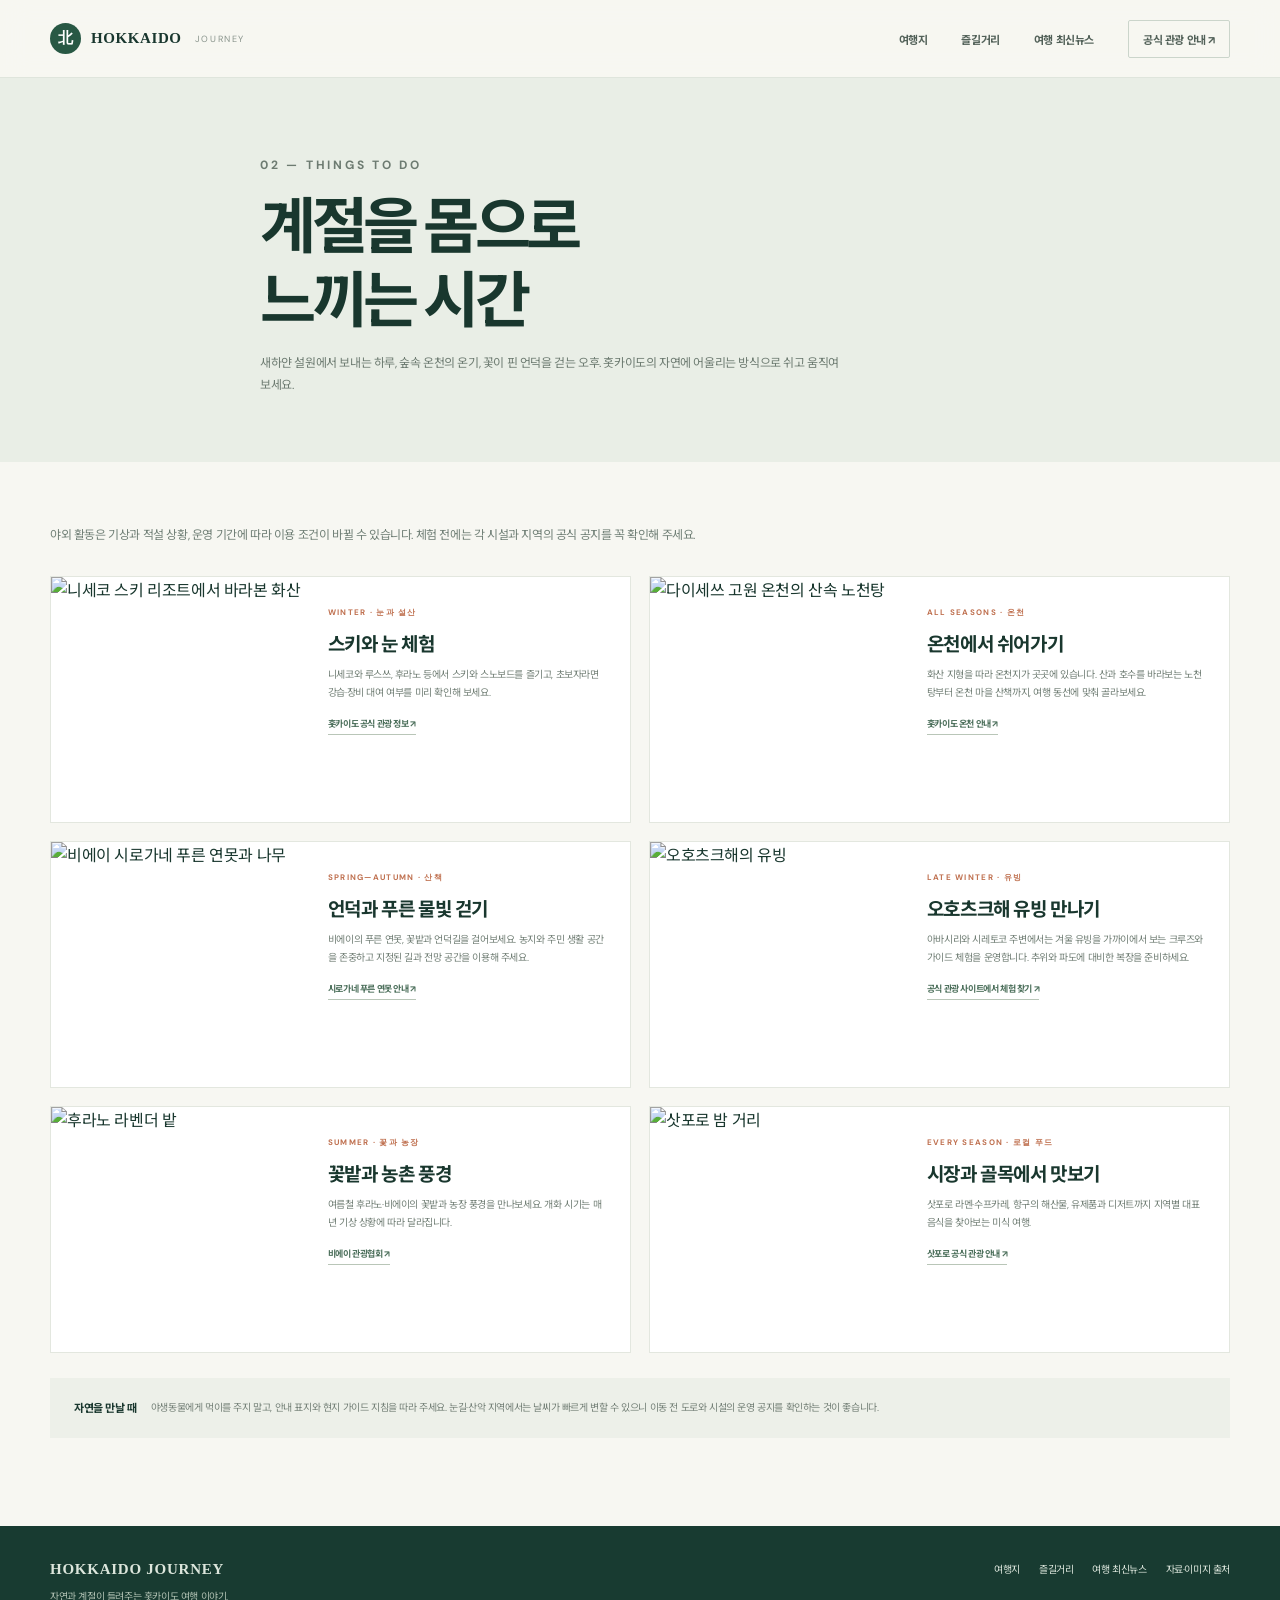
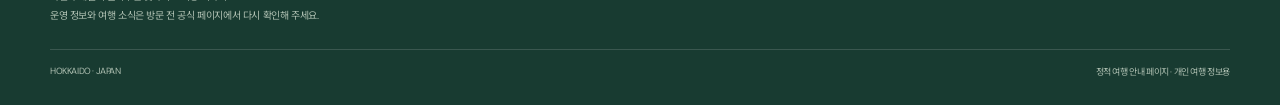
==== activities.html @ 21aa8b02 "first" ====
<!doctype html><html lang="ko"><head><meta charset="utf-8"><meta name="viewport" content="width=device-width,initial-scale=1"><meta name="theme-color" content="#f7f7f2"><meta name="description" content="홋카이도에서 즐기는 스키, 온천, 유빙 산책, 꽃길 여행과 현지 먹거리."><title>즐길거리 | Hokkaido Journey</title><link rel="preconnect" href="https://fonts.googleapis.com"><link rel="preconnect" href="https://fonts.gstatic.com" crossorigin><link href="https://fonts.googleapis.com/css2?family=DM+Sans:wght@400;500;600;700&family=Noto+Sans+KR:wght@400;500;600;700;800&display=swap" rel="stylesheet"><link rel="stylesheet" href="assets/site.css"></head><body><div id="site-header"></div><main><section class="page-hero"><div class="wrap page-title"><p class="eyebrow">02 — THINGS TO DO</p><h1>계절을 몸으로<br>느끼는 시간</h1><p>새하얀 설원에서 보내는 하루, 숲속 온천의 온기, 꽃이 핀 언덕을 걷는 오후. 홋카이도의 자연에 어울리는 방식으로 쉬고 움직여보세요.</p></div></section><section class="content-section wrap"><p class="content-intro">야외 활동은 기상과 적설 상황, 운영 기간에 따라 이용 조건이 바뀔 수 있습니다. 체험 전에는 각 시설과 지역의 공식 공지를 꼭 확인해 주세요.</p><div class="activity-cards">
<article class="activity-card" id="snow"><img src="https://commons.wikimedia.org/wiki/Special:FilePath/2018_skiing_in_niseko.jpg?width=900" alt="니세코 스키 리조트에서 바라본 화산" loading="lazy"><div><span class="region">WINTER · 눈과 설산</span><h2>스키와 눈 체험</h2><p>니세코와 루스쓰, 후라노 등에서 스키와 스노보드를 즐기고, 초보자라면 강습·장비 대여 여부를 미리 확인해 보세요.</p><a class="source-link" href="https://www.visit-hokkaido.jp/en/" target="_blank" rel="noreferrer">홋카이도 공식 관광 정보 ↗</a></div></article>
<article class="activity-card"><img src="https://commons.wikimedia.org/wiki/Special:FilePath/Taisetsu_Kogenonsen_spa_Hokkaido_Japan.jpg?width=900" alt="다이세쓰 고원 온천의 산속 노천탕" loading="lazy"><div><span class="region">ALL SEASONS · 온천</span><h2>온천에서 쉬어가기</h2><p>화산 지형을 따라 온천지가 곳곳에 있습니다. 산과 호수를 바라보는 노천탕부터 온천 마을 산책까지, 여행 동선에 맞춰 골라보세요.</p><a class="source-link" href="https://www.visit-hokkaido.jp/en/theme/onsen/index.html" target="_blank" rel="noreferrer">홋카이도 온천 안내 ↗</a></div></article>
<article class="activity-card"><img src="https://commons.wikimedia.org/wiki/Special:FilePath/Hokkaido_-_Biei%2C_blue_pond_%289962205026%29.jpg?width=900" alt="비에이 시로가네 푸른 연못과 나무" loading="lazy"><div><span class="region">SPRING—AUTUMN · 산책</span><h2>언덕과 푸른 물빛 걷기</h2><p>비에이의 푸른 연못, 꽃밭과 언덕길을 걸어보세요. 농지와 주민 생활 공간을 존중하고 지정된 길과 전망 공간을 이용해 주세요.</p><a class="source-link" href="https://www.visit-hokkaido.jp/en/spot/detail_10511.html" target="_blank" rel="noreferrer">시로가네 푸른 연못 안내 ↗</a></div></article>
<article class="activity-card"><img src="https://commons.wikimedia.org/wiki/Special:FilePath/Drift_ice_in_the_Sea_of_Okhotsk.jpg?width=900" alt="오호츠크해의 유빙" loading="lazy"><div><span class="region">LATE WINTER · 유빙</span><h2>오호츠크해 유빙 만나기</h2><p>아바시리와 시레토코 주변에서는 겨울 유빙을 가까이에서 보는 크루즈와 가이드 체험을 운영합니다. 추위와 파도에 대비한 복장을 준비하세요.</p><a class="source-link" href="https://www.visit-hokkaido.jp/en/" target="_blank" rel="noreferrer">공식 관광 사이트에서 체험 찾기 ↗</a></div></article>
<article class="activity-card"><img src="https://commons.wikimedia.org/wiki/Special:FilePath/JP_Hokkaido_Furano_lavender.jpg?width=900" alt="후라노 라벤더 밭" loading="lazy"><div><span class="region">SUMMER · 꽃과 농장</span><h2>꽃밭과 농촌 풍경</h2><p>여름철 후라노·비에이의 꽃밭과 농장 풍경을 만나보세요. 개화 시기는 매년 기상 상황에 따라 달라집니다.</p><a class="source-link" href="https://www.biei-hokkaido.jp/en/" target="_blank" rel="noreferrer">비에이 관광협회 ↗</a></div></article>
<article class="activity-card"><img src="https://commons.wikimedia.org/wiki/Special:FilePath/Susukino-night_from_TV_Tower.JPG?width=900" alt="삿포로 밤 거리" loading="lazy"><div><span class="region">EVERY SEASON · 로컬 푸드</span><h2>시장과 골목에서 맛보기</h2><p>삿포로 라멘·수프카레, 항구의 해산물, 유제품과 디저트까지 지역별 대표 음식을 찾아보는 미식 여행.</p><a class="source-link" href="https://www.sapporo.travel/en/" target="_blank" rel="noreferrer">삿포로 공식 관광 안내 ↗</a></div></article>
</div><aside class="tip-box"><b>자연을 만날 때</b><p>야생동물에게 먹이를 주지 말고, 안내 표지와 현지 가이드 지침을 따라 주세요. 눈길·산악 지역에서는 날씨가 빠르게 변할 수 있으니 이동 전 도로와 시설의 운영 공지를 확인하는 것이 좋습니다.</p></aside></section></main><div id="site-footer"></div><script src="assets/site.js"></script></body></html>
---- assets/site.css ----
:root{--paper:#f7f7f2;--ink:#19372e;--green:#285844;--green2:#dfe9dd;--orange:#d86d4b;--muted:#78867d;--line:#dfe5dc;--white:#fff;--serif:Georgia,'Times New Roman',serif}*{box-sizing:border-box}html{scroll-behavior:smooth;scroll-padding-top:86px}body{margin:0;background:var(--paper);color:var(--ink);font-family:'DM Sans','Noto Sans KR',sans-serif;letter-spacing:-.025em}a{color:inherit;text-decoration:none}img{max-width:100%}.wrap{width:min(1180px,calc(100% - 56px));margin-inline:auto}.site-header{height:78px;position:sticky;top:0;z-index:50;background:#f7f7f2ed;backdrop-filter:blur(14px);border-bottom:1px solid var(--line)}.header-inner{height:100%;display:flex;align-items:center;justify-content:space-between}.brand{display:flex;align-items:center;gap:10px;font:700 15px var(--serif);letter-spacing:.04em}.brand-symbol{width:31px;height:31px;display:grid;place-items:center;border-radius:50%;background:var(--green);color:white;font-size:15px}.brand-sub{font:9px 'DM Sans',sans-serif;color:#89948b;letter-spacing:.18em;margin-left:3px}.main-nav{height:100%;display:flex;align-items:center;gap:34px;font-size:11px;font-weight:700;color:#526158}.main-nav a{position:relative;display:flex;align-items:center;height:100%;transition:color .2s}.main-nav a:not(.nav-pill):after{content:"";position:absolute;bottom:21px;left:0;width:0;height:1px;background:var(--orange);transition:width .2s}.main-nav a:hover{color:var(--orange)}.main-nav a:hover:after{width:100%}.main-nav .nav-pill{height:auto;padding:10px 14px;border:1px solid #cbd5cb;border-radius:2px}.menu-toggle{display:none;background:none;border:0;color:var(--green);font-size:24px}.site-footer{background:#183b31;color:#dce6dc;padding:35px 0 27px}.footer-top{display:flex;justify-content:space-between;align-items:flex-start;gap:25px}.footer-brand{font:700 15px var(--serif);letter-spacing:.05em}.footer-copy{font-size:10px;line-height:1.9;color:#aebfb1;max-width:530px;margin-top:9px}.footer-links{display:flex;gap:19px;font-size:10px}.footer-links a:hover{text-decoration:underline;text-underline-offset:4px}.footer-bottom{border-top:1px solid #ffffff25;margin-top:24px;padding-top:15px;display:flex;justify-content:space-between;color:#aebfb1;font-size:9px}.eyebrow{font:700 9px 'DM Sans',sans-serif;letter-spacing:.23em;color:#dc704d;text-transform:uppercase;margin:0}.eyebrow.green{color:#718b78}.section-pad{padding-top:88px;padding-bottom:88px}.text-link{display:inline-flex;align-items:center;gap:18px;font-size:11px;font-weight:700;border-bottom:1px solid #9ca99d;padding-bottom:6px;margin-top:17px}.text-link span{font-size:15px;color:var(--orange)}.button{display:inline-flex;align-items:center;gap:27px;padding:13px 17px;font-size:10px;font-weight:700;letter-spacing:.02em;transition:transform .2s,background .2s}.button:hover{transform:translateY(-2px)}.button-light{background:var(--paper);color:var(--green)}.button-light:hover{background:#e1eadc}
/* Home photo carousel */
.slideshow{height:min(690px,calc(100svh - 78px));min-height:540px;max-height:760px;position:relative;overflow:hidden;background:#55695b;color:white}.slide{position:absolute;inset:0;opacity:0;visibility:hidden;background-image:var(--slide-image);background-position:center;background-size:cover;transition:opacity .85s ease,visibility .85s}.slide.active{opacity:1;visibility:visible}.slide-shade{position:absolute;inset:0;background:linear-gradient(90deg,#112c25d9 0%,#15372b79 45%,#203a2c10 100%),linear-gradient(0deg,#122c2460,transparent 55%)}.slide-copy{position:absolute;z-index:1;left:50%;bottom:105px;transform:translateX(-50%)}.slide-copy .eyebrow{color:#d4e0d3}.slide-copy h1{font-size:clamp(45px,7vw,82px);line-height:1.15;letter-spacing:-.075em;margin:21px 0 12px}.slide-copy h1 em{font-family:var(--serif);font-weight:400;letter-spacing:-.035em}.slide-copy>p:not(.eyebrow){font-size:12px;color:#e0e7de;margin:0 0 24px}.slide-credit{position:absolute;right:max(28px,calc((100vw - 1180px)/2));bottom:22px;z-index:2;font-size:8px;color:#ffffffb5}.slide-controls{position:absolute;z-index:3;left:max(28px,calc((100vw - 1180px)/2));bottom:21px;display:flex;align-items:center;gap:9px}.slide-arrow,.slide-pause{width:30px;height:30px;border:1px solid #ffffff70;background:#ffffff15;color:#fff;border-radius:50%;cursor:pointer}.slide-arrow:hover,.slide-pause:hover{background:#fff;color:var(--green)}.slide-dots{display:flex;gap:6px;margin:0 8px}.slide-dot{border:0;width:6px;height:6px;border-radius:10px;background:#ffffff80;padding:0;cursor:pointer;transition:width .2s,background .2s}.slide-dot.active{width:20px;background:white}.slide-count{font:9px 'DM Sans';letter-spacing:.13em;color:#ffffffc7;margin:0 4px}.slide-count b{color:#fff}.slide-progress{height:2px;background:#ffffff3d;position:absolute;bottom:0;left:0;right:0;z-index:4}.slide-progress i{height:100%;width:0;display:block;background:#fff}.slide-progress.run i{animation:progress 3s linear}.slide-progress.paused i{animation-play-state:paused}@keyframes progress{from{width:0}to{width:100%}}
.intro{display:grid;grid-template-columns:1fr 1fr;align-items:end;gap:90px}.intro h2,.map-copy h2,.section-head h2,.page-title h1{font-size:clamp(33px,4.4vw,52px);line-height:1.22;letter-spacing:-.07em;margin:13px 0 0}.intro-copy{max-width:440px;padding-bottom:5px}.intro-copy p,.map-copy>p:not(.eyebrow){font-size:12px;line-height:2;color:#6e7c72;margin:0}
.map-section{background:#edf0e9;position:relative;overflow:hidden}.map-layout{min-height:495px;display:grid;grid-template-columns:.88fr 1.12fr;align-items:center;position:relative}.map-copy{max-width:370px;padding:58px 0}.map-copy h2{margin-bottom:18px}.map-copy>p:not(.eyebrow){max-width:330px}.japan-map{margin:0 auto;width:min(100%,500px);height:430px}.japan-map img{width:100%;height:100%;object-fit:contain}.japan-map figcaption{font-size:8px;color:#9ba69c;text-align:center}.map-stamp{position:absolute;right:0;top:42px;font:700 14px 'DM Sans';letter-spacing:.08em;color:#a0b1a1;text-align:right}.map-stamp span{font-size:8px;letter-spacing:.2em}.map-legend{font:700 9px 'DM Sans';letter-spacing:.15em;margin-top:27px;display:flex;align-items:center;gap:9px}.map-legend i{width:10px;height:10px;border-radius:50%;background:var(--orange)}
.section-head{display:flex;align-items:end;justify-content:space-between;gap:30px;margin-bottom:31px}.section-head h2{font-size:clamp(27px,3.6vw,40px)}.section-head>p{font-size:11px;color:var(--muted);line-height:1.8;margin:0}.feature-grid{display:grid;grid-template-columns:repeat(3,1fr);gap:16px}.feature-card{position:relative;display:flex;flex-direction:column;min-height:345px;overflow:hidden;background:#e5e9e1}.feature-card:before{content:"";position:absolute;inset:0 0 37% 0;background:linear-gradient(0deg,#17362b6b,transparent 58%);z-index:1}.feature-card img{height:225px;width:100%;object-fit:cover;transition:transform .6s}.feature-card:hover img{transform:scale(1.04)}.feature-card>div{padding:19px 21px}.feature-card small{font:700 8px 'DM Sans';letter-spacing:.18em;color:#8a948b}.feature-card h3{font-size:20px;margin:8px 0 4px;letter-spacing:-.05em}.feature-card p{font-size:10px;color:#778279;margin:0}.feature-card>b{position:absolute;bottom:25px;right:22px;color:var(--orange);font-size:17px}.feature-num{position:absolute;z-index:2;top:14px;left:16px;color:white;font:10px 'DM Sans';letter-spacing:.1em}.home-note{background:#e9eee6;padding:25px 0}.note-inner{display:flex;align-items:center;gap:15px}.note-icon{font-size:19px;color:var(--orange)}.note-inner b{font-size:11px}.note-inner p{font-size:10px;color:#77847a;margin:4px 0 0}.note-inner>a{margin-left:auto;white-space:nowrap;font-size:10px;font-weight:700}.note-inner>a span{color:var(--orange);margin-left:8px}
/* Inner pages */
.page-hero{padding:76px 0 65px;background:#e9eee6}.page-hero .wrap{position:relative}.page-title{max-width:760px}.page-title h1{font-size:clamp(38px,5vw,61px);margin:13px 0}.page-title>p{font-size:12px;color:#6d7b71;line-height:1.9;max-width:580px;margin:0}.page-meta{font:9px 'DM Sans';letter-spacing:.12em;color:#829087;margin-top:19px}.content-section{padding:62px 0 88px}.content-intro{font-size:12px;color:#718077;line-height:1.9;max-width:650px;margin:0 0 29px}.place-grid{display:grid;grid-template-columns:repeat(3,1fr);gap:17px}.place-card{background:#fff;border:1px solid #e3e7df}.place-card img{width:100%;height:215px;object-fit:cover;display:block}.place-card-body{padding:17px 18px 20px}.place-card .region{font:700 8px 'DM Sans';letter-spacing:.16em;color:#bf704f}.place-card h2{font-size:17px;margin:7px 0}.place-card p{font-size:10px;line-height:1.8;color:#738077;margin:0}.source-link{display:inline-block;font-size:9px;font-weight:700;color:#4e715d;margin-top:13px;border-bottom:1px solid #b9c6b8;padding-bottom:4px}.region-strip{margin-top:32px;padding:22px 24px;background:#edf0e9;display:flex;align-items:center;justify-content:space-between;gap:25px}.region-strip strong{font-size:12px}.region-strip p{font-size:10px;color:#738077;line-height:1.7;margin:5px 0 0}.region-strip a{font-size:10px;white-space:nowrap;border-bottom:1px solid #aeb9ae;padding-bottom:4px}
.activity-cards{display:grid;grid-template-columns:repeat(2,1fr);gap:18px}.activity-card{display:grid;grid-template-columns:44% 1fr;background:#fff;border:1px solid #e3e7df;min-height:245px}.activity-card img{width:100%;height:100%;min-height:245px;object-fit:cover}.activity-card>div{padding:22px}.activity-card .region{font:700 8px 'DM Sans';letter-spacing:.16em;color:#bf704f}.activity-card h2{font-size:19px;margin:9px 0}.activity-card p{font-size:10px;line-height:1.8;color:#738077;margin:0}.activity-card .source-link{margin-top:15px}.tip-box{background:#edf0e9;margin-top:25px;padding:21px 24px;display:flex;gap:14px;align-items:flex-start}.tip-box b{font-size:11px;white-space:nowrap}.tip-box p{font-size:10px;line-height:1.8;color:#758178;margin:0}
.news-list{border-top:1px solid var(--line)}.news-item{display:grid;grid-template-columns:105px 112px 1fr 24px;align-items:start;gap:16px;padding:21px 5px;border-bottom:1px solid var(--line);transition:padding .2s}.news-item:hover{padding-left:12px}.news-item time{font:10px 'DM Sans';color:#829087;padding-top:4px}.news-tag{font-size:8px;border:1px solid #d5ded4;color:#657a69;padding:5px 8px;width:max-content}.news-copy h2{font-size:13px;margin:0 0 6px;letter-spacing:-.03em}.news-copy p{font-size:10px;line-height:1.8;color:#738077;margin:0}.news-copy small{font-size:8px;color:#a0a9a0;display:block;margin-top:7px}.news-arrow{font-size:16px;color:var(--orange);padding-top:2px}.static-note{margin-top:25px;border-left:2px solid var(--orange);padding:12px 15px;background:#f0f1eb;color:#748077;font-size:9px;line-height:1.8}
.source-list{display:grid;grid-template-columns:1fr 1fr;gap:12px}.source-card{background:#fff;border:1px solid var(--line);padding:17px}.source-card h2{font-size:12px;margin:0 0 7px}.source-card p{font-size:9px;line-height:1.7;color:#748077;margin:0}.source-card a{font-size:9px;color:#456d55;text-decoration:underline;text-underline-offset:3px}.credit-list{display:grid;grid-template-columns:1fr 1fr;gap:8px 22px;margin-top:18px}.credit{font-size:9px;line-height:1.7;color:#718077}.credit a{color:#476b55;text-decoration:underline;text-underline-offset:3px}.credit strong{color:#284c3b}.image-note{font-size:9px;line-height:1.8;color:#758178}
@media(max-width:840px){.wrap{width:calc(100% - 40px)}.main-nav{gap:20px}.map-layout{grid-template-columns:.9fr 1.1fr}.japan-map{height:360px}.place-grid{grid-template-columns:repeat(2,1fr)}.activity-card{grid-template-columns:1fr}.activity-card img{height:190px;min-height:190px}.activity-card>div{padding:18px}.feature-card{min-height:305px}.feature-card img{height:190px}}
@media(max-width:600px){.wrap{width:calc(100% - 36px)}.site-header{height:66px}.brand{font-size:14px}.brand-symbol{width:28px;height:28px}.brand-sub{display:none}.menu-toggle{display:block}.main-nav{display:none;position:absolute;top:65px;left:0;right:0;height:auto;padding:8px 18px 16px;background:var(--paper);border-bottom:1px solid var(--line);flex-direction:column;align-items:stretch;gap:0}.main-nav.open{display:flex}.main-nav a{height:auto;padding:13px 0;border-bottom:1px solid var(--line)}.main-nav a:after{display:none}.main-nav .nav-pill{margin-top:11px;text-align:center;justify-content:center;border:1px solid #cbd5cb;padding:11px}.slideshow{height:calc(88svh - 66px);min-height:530px}.slide{background-position:58% center}.slide-shade{background:linear-gradient(90deg,#112c25c9 0%,#15372b50 75%,#203a2c17),linear-gradient(0deg,#122c2470,transparent 55%)}.slide-copy{width:calc(100% - 36px);bottom:105px}.slide-copy h1{font-size:50px}.slide-copy>p:not(.eyebrow){font-size:11px}.slide-controls{left:18px;bottom:17px}.slide-credit{right:12px;bottom:58px;font-size:7px}.section-pad{padding-top:66px;padding-bottom:66px}.intro{grid-template-columns:1fr;gap:20px}.intro h2,.map-copy h2{font-size:37px}.intro-copy p{font-size:11px}.map-layout{grid-template-columns:1fr;padding-top:59px;padding-bottom:20px}.map-copy{padding:0}.japan-map{width:100%;height:340px;margin-top:5px}.map-stamp{top:34px;right:0}.section-head{display:block}.section-head>p{margin-top:12px}.feature-grid{grid-template-columns:1fr;gap:11px}.feature-card{min-height:0;display:grid;grid-template-columns:42% 1fr;grid-template-rows:1fr;align-items:center}.feature-card:before{display:none}.feature-card img{height:145px;grid-row:1}.feature-card>div{padding:15px}.feature-card h3{font-size:17px}.feature-card>b{bottom:17px;right:15px}.feature-num{top:8px;left:10px;text-shadow:0 1px 4px #000}.note-inner{align-items:flex-start;flex-wrap:wrap}.note-inner>div{flex:1}.note-inner p{line-height:1.7}.note-inner>a{margin-left:34px;margin-top:4px}.page-hero{padding:57px 0 44px}.page-title h1{font-size:41px}.page-title>p{font-size:11px}.content-section{padding:42px 0 65px}.place-grid{grid-template-columns:1fr}.place-card img{height:220px}.place-card-body{padding:16px}.region-strip{display:block;padding:18px}.region-strip a{display:inline-block;margin-top:14px}.activity-cards{grid-template-columns:1fr}.activity-card{grid-template-columns:39% 1fr;min-height:200px}.activity-card img{height:100%;min-height:200px}.activity-card>div{padding:15px}.activity-card h2{font-size:16px;margin:7px 0}.activity-card p{font-size:9px}.activity-card .source-link{font-size:8px}.tip-box{display:block;padding:17px}.tip-box p{margin-top:7px}.news-item{grid-template-columns:1fr 22px;gap:8px 10px;padding:17px 2px}.news-item time{grid-column:1;grid-row:1}.news-tag{grid-column:1;grid-row:2}.news-copy{grid-column:1;grid-row:3}.news-copy h2{font-size:12px}.news-arrow{grid-column:2;grid-row:1/4}.source-list,.credit-list{grid-template-columns:1fr}.footer-top,.footer-bottom{display:block}.footer-links{margin-top:19px;flex-wrap:wrap}.footer-bottom span{display:block;margin-top:7px}}
@media(prefers-reduced-motion:reduce){html{scroll-behavior:auto}*,*:before,*:after{transition:none!important}.slide{transition:none!important}.slide-progress.run i{animation:none;width:100%}}
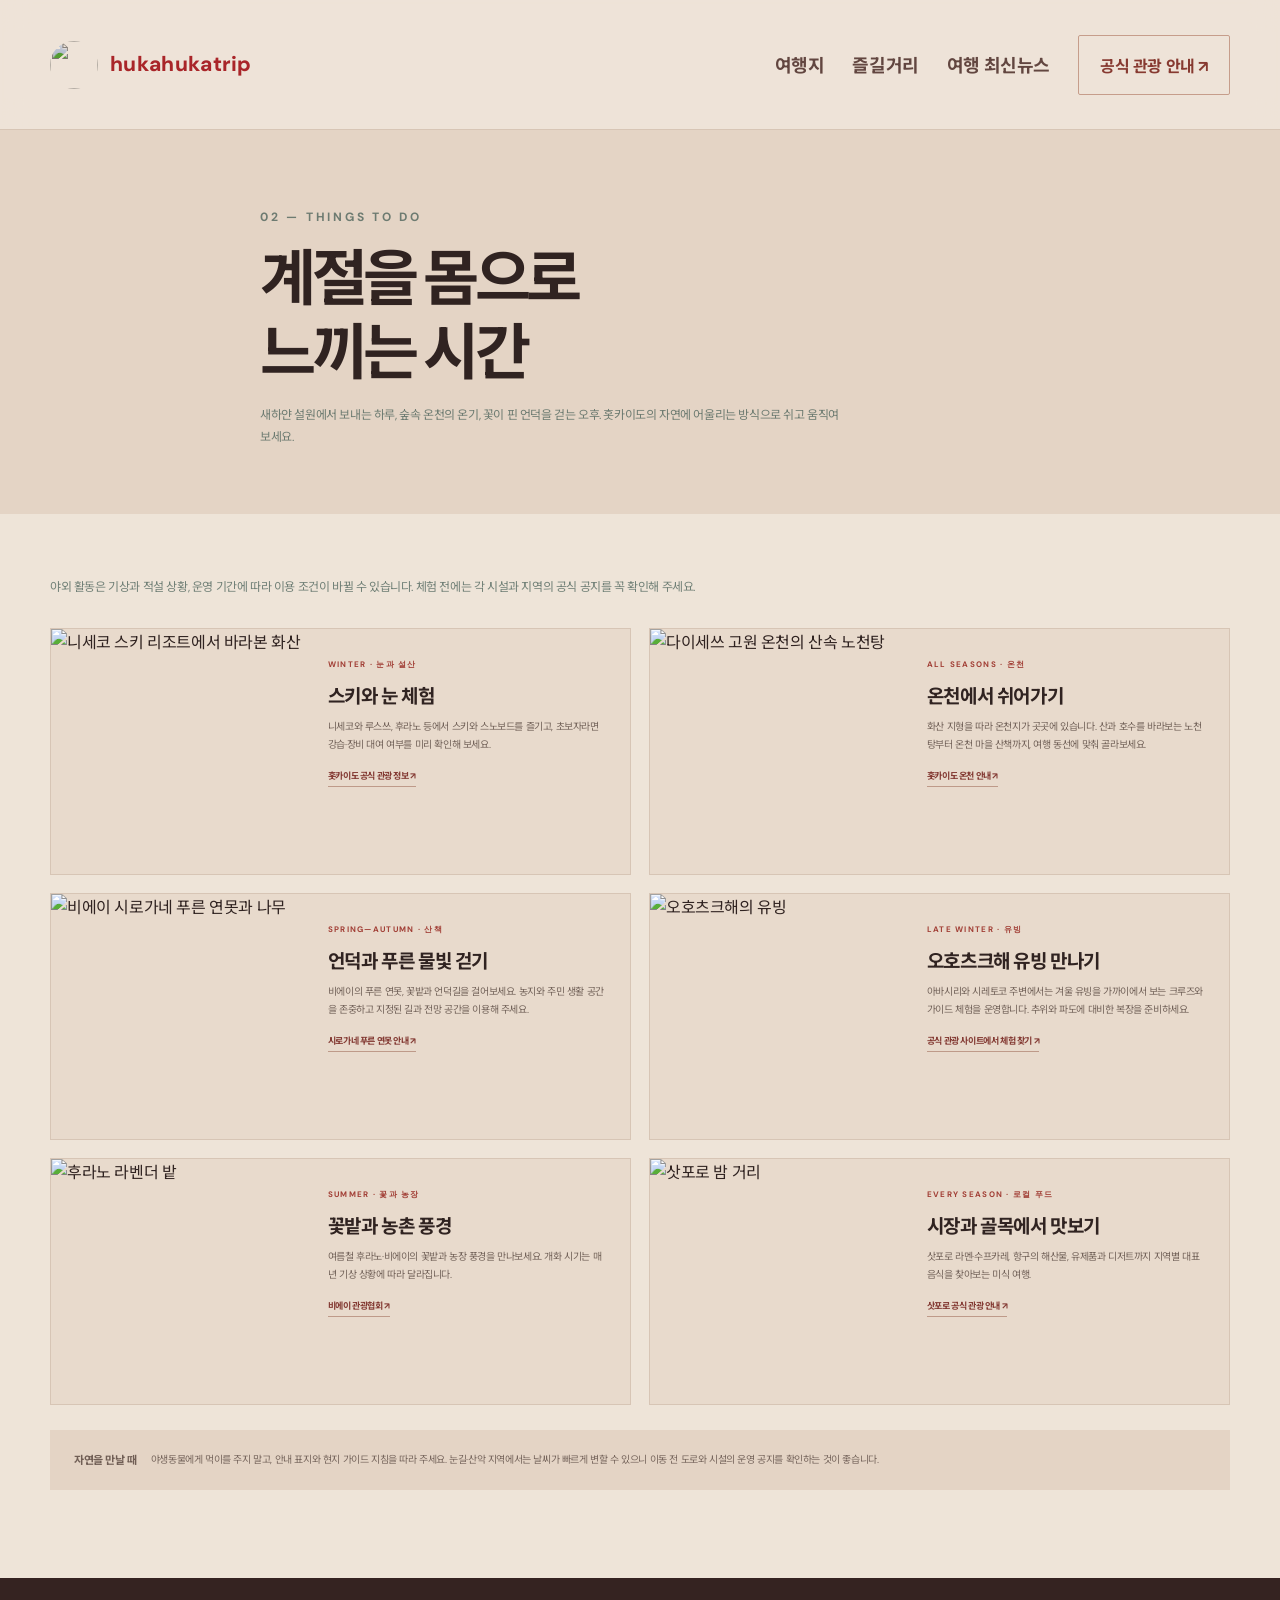
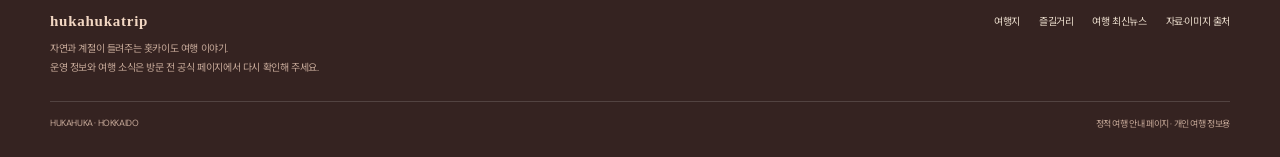
==== commit c8b6e7be: "dd" ====
--- a/activities.html
+++ b/activities.html
@@ -1,4 +1,4 @@
-<!doctype html><html lang="ko"><head><meta charset="utf-8"><meta name="viewport" content="width=device-width,initial-scale=1"><meta name="theme-color" content="#f7f7f2"><meta name="description" content="홋카이도에서 즐기는 스키, 온천, 유빙 산책, 꽃길 여행과 현지 먹거리."><title>즐길거리 | Hokkaido Journey</title><link rel="preconnect" href="https://fonts.googleapis.com"><link rel="preconnect" href="https://fonts.gstatic.com" crossorigin><link href="https://fonts.googleapis.com/css2?family=DM+Sans:wght@400;500;600;700&family=Noto+Sans+KR:wght@400;500;600;700;800&display=swap" rel="stylesheet"><link rel="stylesheet" href="assets/site.css"></head><body><div id="site-header"></div><main><section class="page-hero"><div class="wrap page-title"><p class="eyebrow">02 — THINGS TO DO</p><h1>계절을 몸으로<br>느끼는 시간</h1><p>새하얀 설원에서 보내는 하루, 숲속 온천의 온기, 꽃이 핀 언덕을 걷는 오후. 홋카이도의 자연에 어울리는 방식으로 쉬고 움직여보세요.</p></div></section><section class="content-section wrap"><p class="content-intro">야외 활동은 기상과 적설 상황, 운영 기간에 따라 이용 조건이 바뀔 수 있습니다. 체험 전에는 각 시설과 지역의 공식 공지를 꼭 확인해 주세요.</p><div class="activity-cards">
+<!doctype html><html lang="ko"><head><meta charset="utf-8"><meta name="viewport" content="width=device-width,initial-scale=1"><meta name="theme-color" content="#f7f7f2"><meta name="description" content="홋카이도에서 즐기는 스키, 온천, 유빙 산책, 꽃길 여행과 현지 먹거리."><title>즐길거리 | hukahukatrip</title><link rel="preconnect" href="https://fonts.googleapis.com"><link rel="preconnect" href="https://fonts.gstatic.com" crossorigin><link href="https://fonts.googleapis.com/css2?family=DM+Sans:wght@400;500;600;700&family=Noto+Sans+KR:wght@400;500;600;700;800&display=swap" rel="stylesheet"><link rel="stylesheet" href="assets/site.css"></head><body><div id="site-header"></div><main><section class="page-hero"><div class="wrap page-title"><p class="eyebrow">02 — THINGS TO DO</p><h1>계절을 몸으로<br>느끼는 시간</h1><p>새하얀 설원에서 보내는 하루, 숲속 온천의 온기, 꽃이 핀 언덕을 걷는 오후. 홋카이도의 자연에 어울리는 방식으로 쉬고 움직여보세요.</p></div></section><section class="content-section wrap"><p class="content-intro">야외 활동은 기상과 적설 상황, 운영 기간에 따라 이용 조건이 바뀔 수 있습니다. 체험 전에는 각 시설과 지역의 공식 공지를 꼭 확인해 주세요.</p><div class="activity-cards">
 <article class="activity-card" id="snow"><img src="https://commons.wikimedia.org/wiki/Special:FilePath/2018_skiing_in_niseko.jpg?width=900" alt="니세코 스키 리조트에서 바라본 화산" loading="lazy"><div><span class="region">WINTER · 눈과 설산</span><h2>스키와 눈 체험</h2><p>니세코와 루스쓰, 후라노 등에서 스키와 스노보드를 즐기고, 초보자라면 강습·장비 대여 여부를 미리 확인해 보세요.</p><a class="source-link" href="https://www.visit-hokkaido.jp/en/" target="_blank" rel="noreferrer">홋카이도 공식 관광 정보 ↗</a></div></article>
 <article class="activity-card"><img src="https://commons.wikimedia.org/wiki/Special:FilePath/Taisetsu_Kogenonsen_spa_Hokkaido_Japan.jpg?width=900" alt="다이세쓰 고원 온천의 산속 노천탕" loading="lazy"><div><span class="region">ALL SEASONS · 온천</span><h2>온천에서 쉬어가기</h2><p>화산 지형을 따라 온천지가 곳곳에 있습니다. 산과 호수를 바라보는 노천탕부터 온천 마을 산책까지, 여행 동선에 맞춰 골라보세요.</p><a class="source-link" href="https://www.visit-hokkaido.jp/en/theme/onsen/index.html" target="_blank" rel="noreferrer">홋카이도 온천 안내 ↗</a></div></article>
 <article class="activity-card"><img src="https://commons.wikimedia.org/wiki/Special:FilePath/Hokkaido_-_Biei%2C_blue_pond_%289962205026%29.jpg?width=900" alt="비에이 시로가네 푸른 연못과 나무" loading="lazy"><div><span class="region">SPRING—AUTUMN · 산책</span><h2>언덕과 푸른 물빛 걷기</h2><p>비에이의 푸른 연못, 꽃밭과 언덕길을 걸어보세요. 농지와 주민 생활 공간을 존중하고 지정된 길과 전망 공간을 이용해 주세요.</p><a class="source-link" href="https://www.visit-hokkaido.jp/en/spot/detail_10511.html" target="_blank" rel="noreferrer">시로가네 푸른 연못 안내 ↗</a></div></article>
--- a/assets/site.css
+++ b/assets/site.css
@@ -12,3 +12,82 @@
 @media(max-width:840px){.wrap{width:calc(100% - 40px)}.main-nav{gap:20px}.map-layout{grid-template-columns:.9fr 1.1fr}.japan-map{height:360px}.place-grid{grid-template-columns:repeat(2,1fr)}.activity-card{grid-template-columns:1fr}.activity-card img{height:190px;min-height:190px}.activity-card>div{padding:18px}.feature-card{min-height:305px}.feature-card img{height:190px}}
 @media(max-width:600px){.wrap{width:calc(100% - 36px)}.site-header{height:66px}.brand{font-size:14px}.brand-symbol{width:28px;height:28px}.brand-sub{display:none}.menu-toggle{display:block}.main-nav{display:none;position:absolute;top:65px;left:0;right:0;height:auto;padding:8px 18px 16px;background:var(--paper);border-bottom:1px solid var(--line);flex-direction:column;align-items:stretch;gap:0}.main-nav.open{display:flex}.main-nav a{height:auto;padding:13px 0;border-bottom:1px solid var(--line)}.main-nav a:after{display:none}.main-nav .nav-pill{margin-top:11px;text-align:center;justify-content:center;border:1px solid #cbd5cb;padding:11px}.slideshow{height:calc(88svh - 66px);min-height:530px}.slide{background-position:58% center}.slide-shade{background:linear-gradient(90deg,#112c25c9 0%,#15372b50 75%,#203a2c17),linear-gradient(0deg,#122c2470,transparent 55%)}.slide-copy{width:calc(100% - 36px);bottom:105px}.slide-copy h1{font-size:50px}.slide-copy>p:not(.eyebrow){font-size:11px}.slide-controls{left:18px;bottom:17px}.slide-credit{right:12px;bottom:58px;font-size:7px}.section-pad{padding-top:66px;padding-bottom:66px}.intro{grid-template-columns:1fr;gap:20px}.intro h2,.map-copy h2{font-size:37px}.intro-copy p{font-size:11px}.map-layout{grid-template-columns:1fr;padding-top:59px;padding-bottom:20px}.map-copy{padding:0}.japan-map{width:100%;height:340px;margin-top:5px}.map-stamp{top:34px;right:0}.section-head{display:block}.section-head>p{margin-top:12px}.feature-grid{grid-template-columns:1fr;gap:11px}.feature-card{min-height:0;display:grid;grid-template-columns:42% 1fr;grid-template-rows:1fr;align-items:center}.feature-card:before{display:none}.feature-card img{height:145px;grid-row:1}.feature-card>div{padding:15px}.feature-card h3{font-size:17px}.feature-card>b{bottom:17px;right:15px}.feature-num{top:8px;left:10px;text-shadow:0 1px 4px #000}.note-inner{align-items:flex-start;flex-wrap:wrap}.note-inner>div{flex:1}.note-inner p{line-height:1.7}.note-inner>a{margin-left:34px;margin-top:4px}.page-hero{padding:57px 0 44px}.page-title h1{font-size:41px}.page-title>p{font-size:11px}.content-section{padding:42px 0 65px}.place-grid{grid-template-columns:1fr}.place-card img{height:220px}.place-card-body{padding:16px}.region-strip{display:block;padding:18px}.region-strip a{display:inline-block;margin-top:14px}.activity-cards{grid-template-columns:1fr}.activity-card{grid-template-columns:39% 1fr;min-height:200px}.activity-card img{height:100%;min-height:200px}.activity-card>div{padding:15px}.activity-card h2{font-size:16px;margin:7px 0}.activity-card p{font-size:9px}.activity-card .source-link{font-size:8px}.tip-box{display:block;padding:17px}.tip-box p{margin-top:7px}.news-item{grid-template-columns:1fr 22px;gap:8px 10px;padding:17px 2px}.news-item time{grid-column:1;grid-row:1}.news-tag{grid-column:1;grid-row:2}.news-copy{grid-column:1;grid-row:3}.news-copy h2{font-size:12px}.news-arrow{grid-column:2;grid-row:1/4}.source-list,.credit-list{grid-template-columns:1fr}.footer-top,.footer-bottom{display:block}.footer-links{margin-top:19px;flex-wrap:wrap}.footer-bottom span{display:block;margin-top:7px}}
 @media(prefers-reduced-motion:reduce){html{scroll-behavior:auto}*,*:before,*:after{transition:none!important}.slide{transition:none!important}.slide-progress.run i{animation:none;width:100%}}
+
+/* Vermilion, maple and sakura inspired theme. */
+:root{--paper:#eee4d8;--ink:#302321;--green:#74352f;--green2:#ddcabc;--orange:#bd3830;--muted:#806f66;--line:#d7c5b5;--white:#eee4d8}
+body{background:#eee4d8;color:#302321}
+.site-header{background:#eee4d8ed;border-color:#d7c5b5}
+.brand-symbol{background:radial-gradient(circle at 52% 46%,#f5d8c2 0 18%,#bb342e 19% 64%,#722b29 65% 100%);color:#fff0df;box-shadow:0 2px 9px #702d2633}
+.brand-symbol:after{content:"✿";position:absolute;right:-5px;top:-6px;color:#c34339;font:13px Georgia,serif;transform:rotate(18deg);text-shadow:0 1px 0 #eee4d8}
+.brand-sub{color:#a16b5f}
+.main-nav{color:#624640}.main-nav a:hover,.main-nav a:not(.nav-pill):after{color:#b9342e}.main-nav a:not(.nav-pill):after{background:#bd3830}.main-nav .nav-pill{border-color:#c69d8b;color:#873a31}
+.menu-toggle{color:#a8322c}
+.site-footer{background:#352321;color:#eadccc}.footer-brand{color:#f2d7c3}.footer-copy,.footer-bottom{color:#c4a797}.footer-links a:hover{color:#f2b6a1}
+.eyebrow{color:#b73931}.eyebrow.green{color:#984e45}
+.text-link{border-color:#bea697}.text-link span,.feature-card>b,.news-arrow{color:#bd3830}
+.button-light{background:#e5d4c4;color:#71302c}.button-light:hover{background:#f0c7b3}
+.slide-shade{background:linear-gradient(90deg,#321714d9 0%,#4d241e78 45%,#562d2110 100%),linear-gradient(0deg,#32171462,transparent 55%)}
+.slide-copy .eyebrow{color:#f0d5c1}
+.map-section,.activities,.home-note,.page-hero{background:#e4d4c5}
+.map-copy>p:not(.eyebrow),.intro-copy p,.section-head>p{color:#79675e}
+.map-legend i{background:#bd3830}
+.feature-card{background:#e6d7c9}.feature-card small{color:#987b6c}.feature-card p{color:#78675e}
+.place-card,.activity-card,.source-card{background:#e8dacc;border-color:#d7c5b5}
+.place-card .region,.activity-card .region{color:#a13e35}.place-card p,.activity-card p,.source-card p{color:#74645b}
+.source-link,.source-card a,.credit a{color:#843b34;border-color:#be9a89}
+.region-strip,.tip-box,.static-note{background:#e4d4c5;color:#705e55}.region-strip p,.tip-box p,.static-note{color:#78675e}
+.region-strip a{border-color:#b89b88}.news-item,.news-list{border-color:#d7c5b5}.news-item time,.news-copy p,.image-note,.credit{color:#78675e}.news-tag{border-color:#c9aa97;color:#883d35}.news-copy small{color:#9b8477}
+.slide-arrow,.slide-pause{border-color:#eed8c6;background:#4b292233}
+@media(max-width:600px){.main-nav{background:#eee4d8;border-color:#d7c5b5}.main-nav a{border-color:#d7c5b5}.main-nav .nav-pill{border-color:#c69d8b}}
+
+/* Rebuilt Hokkaido wordmark and sakura seal. */
+.brand{gap:13px;flex:none}
+.brand-symbol{width:47px;height:47px;flex:none;padding:5px;background:linear-gradient(145deg,#902d2b,#c43e35 66%,#7d2928);border:1px solid #d08a70;box-shadow:0 3px 10px #64251f38}
+.brand-symbol:after{content:none}
+.brand-symbol svg{display:block;width:100%;height:100%;overflow:visible}
+.logo-sun{fill:#efc4a5;stroke:#f5dfc9;stroke-width:1.3}
+.logo-petal{fill:#a62f31;stroke:#7d2829;stroke-width:1.4;stroke-linejoin:round}
+.logo-petal:nth-of-type(3){fill:#bd3c36}.logo-petal:nth-of-type(4){fill:#8c2b30}.logo-center{fill:#f5d4a8;stroke:#f8e7c8;stroke-width:1}
+.logo-leaf{fill:#d48a66;stroke:#f0c09c;stroke-width:.8}
+.brand-wordmark{display:flex;flex-direction:column;gap:3px;font:700 22px/1 Georgia,'Times New Roman',serif;letter-spacing:.12em;color:#742c2a}
+.brand-sub{font:700 8px/1.2 'DM Sans','Noto Sans KR',sans-serif;color:#a45b4b;letter-spacing:.2em;margin:0}
+@media(max-width:600px){.brand{gap:10px}.brand-symbol{width:42px;height:42px}.brand-wordmark{font-size:18px}.brand-sub{font-size:7px}.menu-toggle{font-size:23px}}
+
+/* Larger navigation and taller header banner. */
+.site-header{height:156px}
+.main-nav{gap:34px;font-size:22px}
+.main-nav a:not(.nav-pill):after{bottom:39px;height:3px}
+.main-nav .nav-pill{padding:20px 25px;font-size:20px;border-width:2px}
+.brand{gap:16px}
+.brand-symbol{width:58px;height:58px;padding:6px}
+.brand-wordmark{font-size:28px;gap:5px}
+.brand-sub{font-size:10px}
+html{scroll-padding-top:164px}
+.slideshow{height:min(720px,calc(100svh - 156px))}
+@media(max-width:1100px){.main-nav{gap:21px;font-size:17px}.main-nav .nav-pill{padding:15px 18px;font-size:15px}}
+@media(max-width:840px){.site-header{height:132px}.main-nav{gap:19px;font-size:16px}.main-nav .nav-pill{padding:14px 17px;font-size:14px}.slideshow{height:min(720px,calc(100svh - 132px))}html{scroll-padding-top:140px}}
+@media(max-width:600px){.site-header{height:100px}.main-nav{top:99px;font-size:20px;gap:0}.main-nav a{padding:20px 0}.main-nav .nav-pill{font-size:17px;padding:17px}.brand{gap:12px}.brand-symbol{width:50px;height:50px}.brand-wordmark{font-size:22px}.brand-sub{font-size:8px}.slideshow{height:calc(88svh - 100px)}html{scroll-padding-top:104px}}
+
+/* Simplified Hokkaido mark and navigation scaled back by about 1.2x. */
+.site-header{height:130px}
+.main-nav{gap:28px;font-size:18px}
+.main-nav a:not(.nav-pill):after{bottom:32px;height:2px}
+.main-nav .nav-pill{padding:17px 21px;font-size:16px;border-width:1.5px}
+.brand{gap:12px}
+.brand-symbol{width:48px;height:48px;padding:0;background:none;border:0;box-shadow:none}
+.brand-symbol:after{content:none}
+.brand-symbol svg{width:100%;height:100%;overflow:visible}
+.hokkaido-mark{fill:#bd292b;stroke:#8f2025;stroke-width:3;stroke-linejoin:round}
+.brand-wordmark{font:700 23px/1 Georgia,'Times New Roman',serif;letter-spacing:.12em;color:#a92529}
+html{scroll-padding-top:138px}
+.slideshow{height:min(720px,calc(100svh - 130px))}
+@media(max-width:1100px){.main-nav{gap:18px;font-size:14px}.main-nav .nav-pill{padding:13px 16px;font-size:13px}}
+@media(max-width:840px){.site-header{height:110px}.main-nav{gap:16px;font-size:13px}.main-nav .nav-pill{padding:12px 14px;font-size:12px}.slideshow{height:min(720px,calc(100svh - 110px))}html{scroll-padding-top:116px}}
+@media(max-width:600px){.site-header{height:84px}.main-nav{top:83px;font-size:17px;gap:0}.main-nav a{padding:17px 0}.main-nav .nav-pill{font-size:14px;padding:14px}.brand{gap:10px}.brand-symbol{width:42px;height:42px}.brand-wordmark{font-size:19px}.slideshow{height:calc(88svh - 84px)}html{scroll-padding-top:88px}}
+
+/* hukahukatrip sourced mascot */
+.brand-symbol{background:none;border:0;box-shadow:none;padding:0}
+.brand-symbol:after{content:none}
+.brand-symbol .brand-fox{display:block;width:100%;height:100%;object-fit:contain;mix-blend-mode:multiply;border-radius:50%}
+.brand-wordmark{font-family:'DM Sans','Noto Sans KR',sans-serif;font-size:21px;letter-spacing:.015em;font-weight:800;color:#a92529}
+@media(max-width:600px){.brand-wordmark{font-size:18px}}
